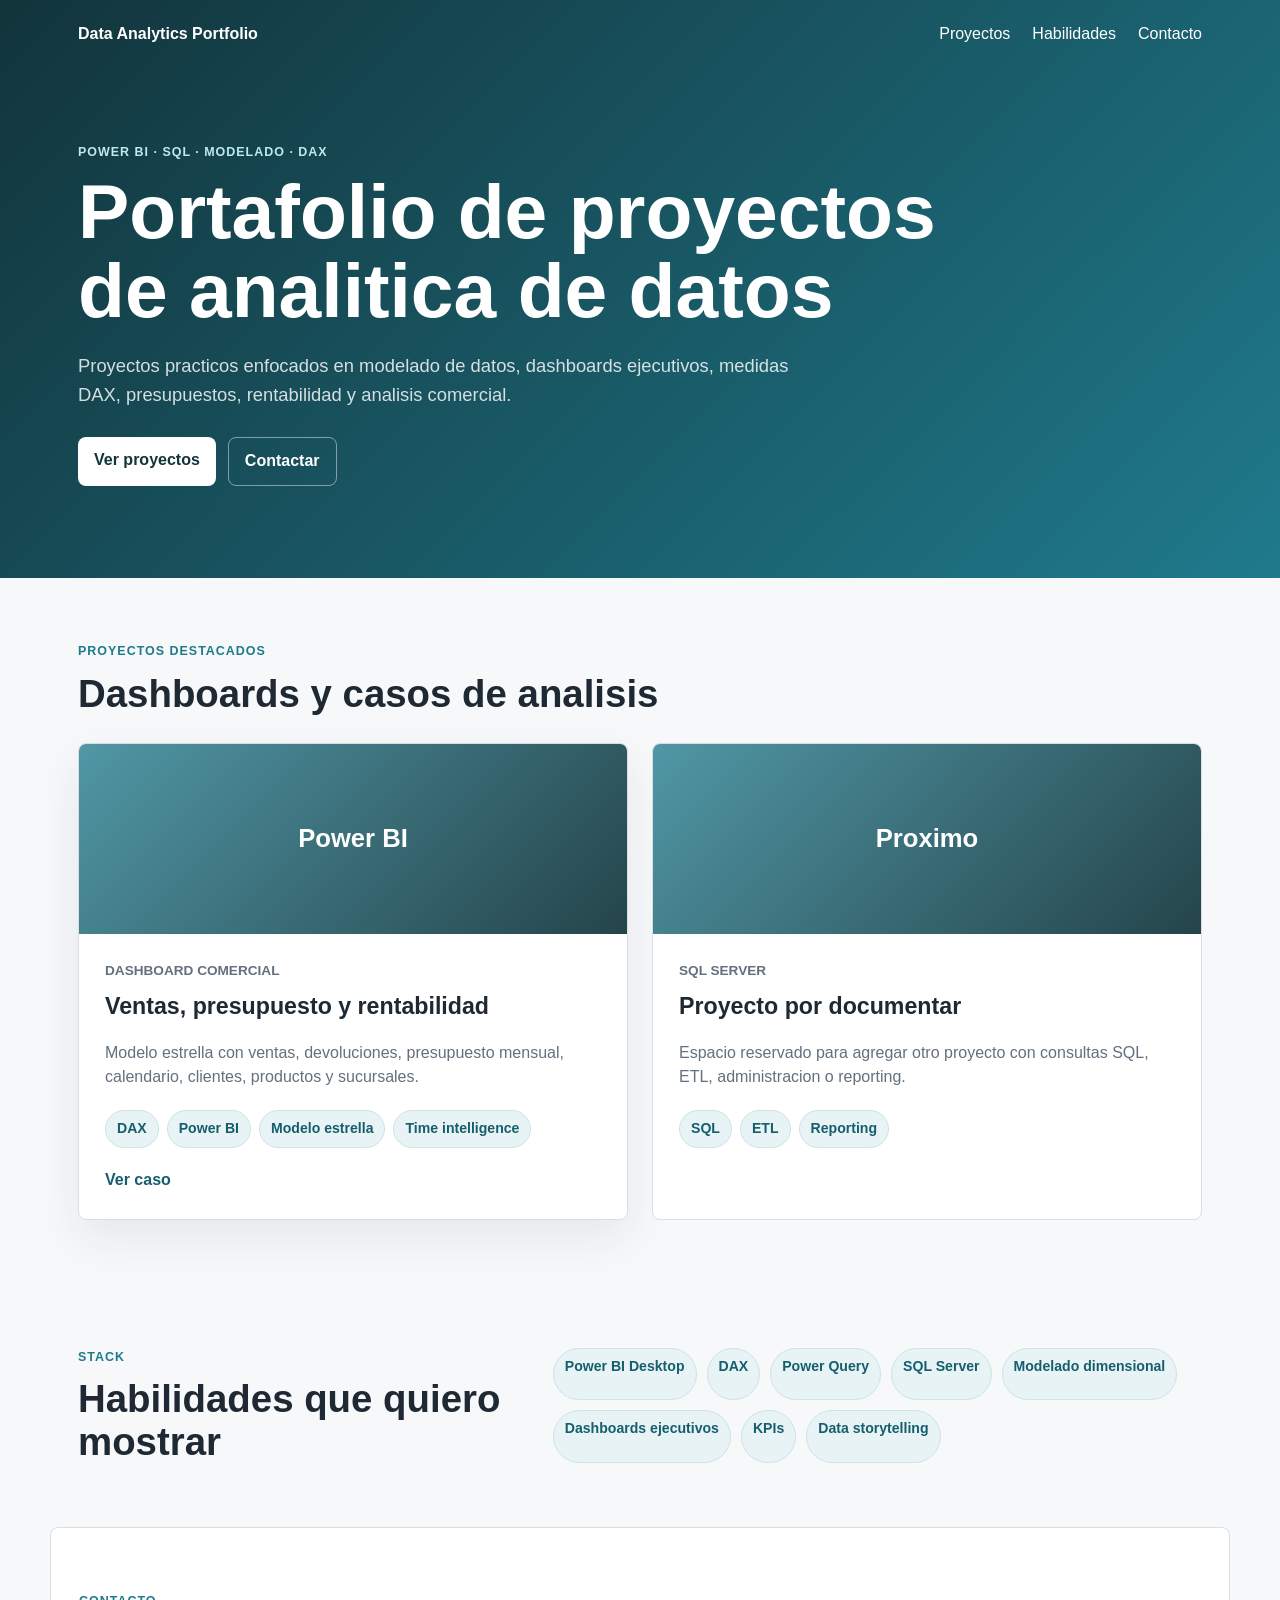
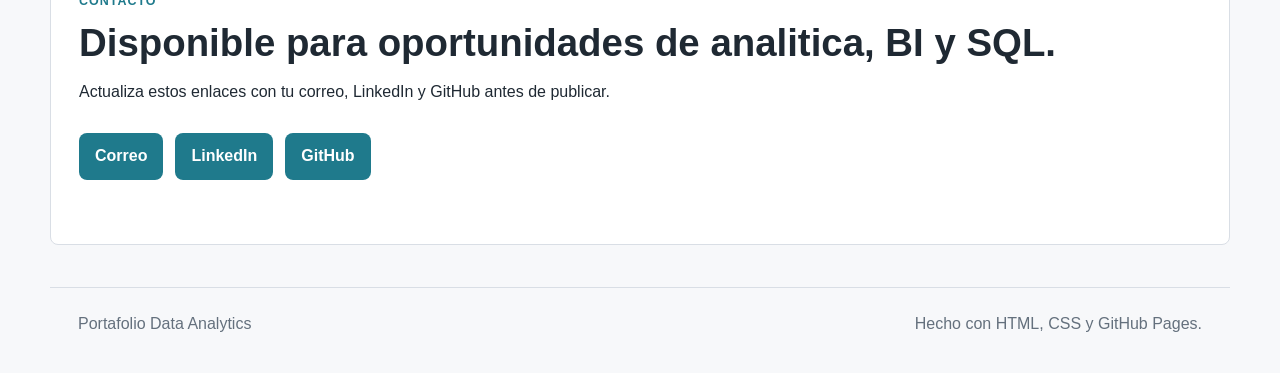
==== index.html @ 2061a9a8 "Add files via upload Initial portfolio website" ====
<!doctype html>
<html lang="es">
  <head>
    <meta charset="utf-8">
    <meta name="viewport" content="width=device-width, initial-scale=1">
    <title>Portafolio Data Analytics</title>
    <link rel="stylesheet" href="styles.css">
  </head>
  <body>
    <header class="site-header">
      <nav class="nav">
        <a class="brand" href="index.html">Data Analytics Portfolio</a>
        <div class="nav-links">
          <a href="#proyectos">Proyectos</a>
          <a href="#habilidades">Habilidades</a>
          <a href="#contacto">Contacto</a>
        </div>
      </nav>
      <section class="hero">
        <p class="eyebrow">Power BI · SQL · Modelado · DAX</p>
        <h1>Portafolio de proyectos de analitica de datos</h1>
        <p class="hero-copy">
          Proyectos practicos enfocados en modelado de datos, dashboards ejecutivos,
          medidas DAX, presupuestos, rentabilidad y analisis comercial.
        </p>
        <div class="hero-actions">
          <a class="button primary" href="#proyectos">Ver proyectos</a>
          <a class="button secondary" href="mailto:tu_correo@example.com">Contactar</a>
        </div>
      </section>
    </header>

    <main>
      <section class="section" id="proyectos">
        <div class="section-heading">
          <p class="eyebrow">Proyectos destacados</p>
          <h2>Dashboards y casos de analisis</h2>
        </div>

        <div class="project-grid">
          <article class="project-card">
            <div class="project-preview">
              <span>Power BI</span>
            </div>
            <div class="project-content">
              <p class="project-type">Dashboard comercial</p>
              <h3>Ventas, presupuesto y rentabilidad</h3>
              <p>
                Modelo estrella con ventas, devoluciones, presupuesto mensual,
                calendario, clientes, productos y sucursales.
              </p>
              <ul class="tag-list">
                <li>DAX</li>
                <li>Power BI</li>
                <li>Modelo estrella</li>
                <li>Time intelligence</li>
              </ul>
              <a class="text-link" href="projects/powerbi-dax-modelado.html">Ver caso</a>
            </div>
          </article>

          <article class="project-card muted">
            <div class="project-preview">
              <span>Proximo</span>
            </div>
            <div class="project-content">
              <p class="project-type">SQL Server</p>
              <h3>Proyecto por documentar</h3>
              <p>
                Espacio reservado para agregar otro proyecto con consultas SQL,
                ETL, administracion o reporting.
              </p>
              <ul class="tag-list">
                <li>SQL</li>
                <li>ETL</li>
                <li>Reporting</li>
              </ul>
            </div>
          </article>
        </div>
      </section>

      <section class="section split" id="habilidades">
        <div>
          <p class="eyebrow">Stack</p>
          <h2>Habilidades que quiero mostrar</h2>
        </div>
        <div class="skills">
          <span>Power BI Desktop</span>
          <span>DAX</span>
          <span>Power Query</span>
          <span>SQL Server</span>
          <span>Modelado dimensional</span>
          <span>Dashboards ejecutivos</span>
          <span>KPIs</span>
          <span>Data storytelling</span>
        </div>
      </section>

      <section class="section contact" id="contacto">
        <p class="eyebrow">Contacto</p>
        <h2>Disponible para oportunidades de analitica, BI y SQL.</h2>
        <p>
          Actualiza estos enlaces con tu correo, LinkedIn y GitHub antes de publicar.
        </p>
        <div class="contact-links">
          <a href="mailto:rortizgdba@outlook.es">Correo</a>
          <a href="https://www.linkedin.com/in/ricardo-ortiz-dbagdl/" target="_blank" rel="noreferrer">LinkedIn</a>
          <a href="https://github.com/rortizDBA" target="_blank" rel="noreferrer">GitHub</a>
        </div>
      </section>
    </main>

    <footer class="footer">
      <span>Portafolio Data Analytics</span>
      <span>Hecho con HTML, CSS y GitHub Pages.</span>
    </footer>
  </body>
</html>
---- styles.css ----
:root {
  --bg: #f7f8fa;
  --panel: #ffffff;
  --ink: #1f2933;
  --muted: #64707d;
  --line: #d9dee5;
  --accent: #1f7a8c;
  --accent-dark: #155e6d;
  --soft: #e8f3f5;
  --shadow: 0 18px 45px rgba(31, 41, 51, 0.08);
}

* {
  box-sizing: border-box;
}

body {
  margin: 0;
  background: var(--bg);
  color: var(--ink);
  font-family: "Segoe UI", Arial, sans-serif;
  line-height: 1.55;
}

a {
  color: inherit;
}

.site-header {
  background: linear-gradient(135deg, #12343b 0%, #1f7a8c 100%);
  color: #fff;
}

.site-header.compact {
  background: #12343b;
}

.nav {
  align-items: center;
  display: flex;
  justify-content: space-between;
  margin: 0 auto;
  max-width: 1180px;
  padding: 22px 28px;
}

.brand {
  font-weight: 700;
  text-decoration: none;
}

.nav-links {
  display: flex;
  gap: 22px;
}

.nav-links a,
.footer a {
  text-decoration: none;
}

.nav-links a:hover,
.footer a:hover,
.text-link:hover {
  text-decoration: underline;
}

.hero,
.case-hero {
  margin: 0 auto;
  max-width: 1180px;
  padding: 74px 28px 92px;
}

.hero h1,
.case-hero h1 {
  font-size: clamp(2.4rem, 6vw, 4.8rem);
  line-height: 1.03;
  margin: 0 0 22px;
  max-width: 920px;
}

.hero-copy,
.case-hero p {
  color: rgba(255, 255, 255, 0.82);
  font-size: 1.15rem;
  max-width: 720px;
}

.case-hero {
  background: var(--panel);
  color: var(--ink);
  margin-top: 40px;
  padding-bottom: 58px;
}

.case-hero p {
  color: var(--muted);
}

.eyebrow {
  color: var(--accent);
  font-size: 0.78rem;
  font-weight: 800;
  letter-spacing: 0.08em;
  margin: 0 0 10px;
  text-transform: uppercase;
}

.site-header .eyebrow {
  color: #bfe9ef;
}

.hero-actions,
.contact-links,
.case-meta {
  display: flex;
  flex-wrap: wrap;
  gap: 12px;
  margin-top: 28px;
}

.button,
.contact-links a,
.case-meta span {
  border-radius: 8px;
  display: inline-flex;
  font-weight: 700;
  padding: 11px 16px;
  text-decoration: none;
}

.button.primary {
  background: #fff;
  color: #12343b;
}

.button.secondary {
  border: 1px solid rgba(255, 255, 255, 0.45);
  color: #fff;
}

.section,
.case-study {
  margin: 0 auto;
  max-width: 1180px;
}

.section {
  padding: 64px 28px;
}

.section-heading {
  margin-bottom: 28px;
}

.section h2 {
  font-size: clamp(1.7rem, 3vw, 2.45rem);
  line-height: 1.12;
  margin: 0;
}

.project-grid {
  display: grid;
  gap: 24px;
  grid-template-columns: repeat(2, minmax(0, 1fr));
}

.project-card {
  background: var(--panel);
  border: 1px solid var(--line);
  border-radius: 8px;
  box-shadow: var(--shadow);
  overflow: hidden;
}

.project-card.muted {
  box-shadow: none;
}

.project-preview {
  align-items: center;
  background:
    linear-gradient(135deg, rgba(31, 122, 140, 0.78), rgba(18, 52, 59, 0.92)),
    repeating-linear-gradient(90deg, transparent 0 38px, rgba(255, 255, 255, 0.15) 38px 39px);
  color: #fff;
  display: flex;
  font-size: 1.6rem;
  font-weight: 800;
  height: 190px;
  justify-content: center;
}

.project-content {
  padding: 26px;
}

.project-type {
  color: var(--accent);
  font-size: 0.85rem;
  font-weight: 800;
  margin: 0 0 8px;
  text-transform: uppercase;
}

.project-content h3 {
  font-size: 1.45rem;
  margin: 0 0 10px;
}

.project-content p,
.wide-text,
.content-list {
  color: var(--muted);
}

.tag-list,
.skills,
.content-list ul {
  list-style: none;
  margin: 0;
  padding: 0;
}

.tag-list {
  display: flex;
  flex-wrap: wrap;
  gap: 8px;
  margin: 20px 0;
}

.tag-list li,
.skills span {
  background: var(--soft);
  border: 1px solid #cce3e8;
  border-radius: 999px;
  color: var(--accent-dark);
  font-size: 0.88rem;
  font-weight: 700;
  padding: 7px 11px;
}

.text-link {
  color: var(--accent-dark);
  font-weight: 800;
  text-decoration: none;
}

.split {
  display: grid;
  gap: 42px;
  grid-template-columns: 0.8fr 1.2fr;
}

.skills {
  display: flex;
  flex-wrap: wrap;
  gap: 10px;
}

.contact {
  background: var(--panel);
  border: 1px solid var(--line);
  border-radius: 8px;
  margin-bottom: 42px;
}

.contact-links a {
  background: var(--accent);
  color: #fff;
}

.footer {
  align-items: center;
  border-top: 1px solid var(--line);
  color: var(--muted);
  display: flex;
  justify-content: space-between;
  margin: 0 auto;
  max-width: 1180px;
  padding: 24px 28px 36px;
}

.case-study {
  padding: 0 0 34px;
}

.case-meta span {
  background: var(--soft);
  color: var(--accent-dark);
}

.screenshot-grid {
  display: grid;
  gap: 18px;
  grid-template-columns: repeat(4, minmax(0, 1fr));
}

.screenshot-placeholder {
  background: var(--panel);
  border: 1px solid var(--line);
  border-radius: 8px;
  margin: 0;
  min-height: 220px;
  padding: 18px;
}

.screenshot-placeholder span {
  align-items: center;
  background: linear-gradient(135deg, #dceff3, #ffffff);
  border: 1px solid #cce3e8;
  border-radius: 6px;
  color: var(--accent-dark);
  display: flex;
  font-size: 1.2rem;
  font-weight: 800;
  height: 130px;
  justify-content: center;
  margin-bottom: 14px;
}

.screenshot-placeholder figcaption {
  color: var(--muted);
  font-size: 0.94rem;
}

.content-list li {
  border-bottom: 1px solid var(--line);
  padding: 12px 0;
}

.code-grid {
  display: grid;
  gap: 18px;
  grid-template-columns: repeat(2, minmax(0, 1fr));
}

pre {
  background: #101820;
  border-radius: 8px;
  color: #d8f3dc;
  margin: 0;
  overflow: auto;
  padding: 18px;
}

code {
  font-family: Consolas, "Courier New", monospace;
  font-size: 0.92rem;
}

@media (max-width: 850px) {
  .nav,
  .footer,
  .split {
    display: block;
  }

  .nav-links {
    margin-top: 16px;
  }

  .project-grid,
  .screenshot-grid,
  .code-grid {
    grid-template-columns: 1fr;
  }

  .hero,
  .case-hero,
  .section {
    padding-left: 20px;
    padding-right: 20px;
  }

  .footer span {
    display: block;
    margin-top: 8px;
  }
}

.screenshot-card {
  background: var(--panel);
  border: 1px solid var(--line);
  border-radius: 8px;
  margin: 0;
  overflow: hidden;
}

.screenshot-card img {
  display: block;
  width: 100%;
  height: auto;
}

.screenshot-card figcaption {
  color: var(--muted);
  font-size: 0.94rem;
  padding: 14px 16px 16px;
}
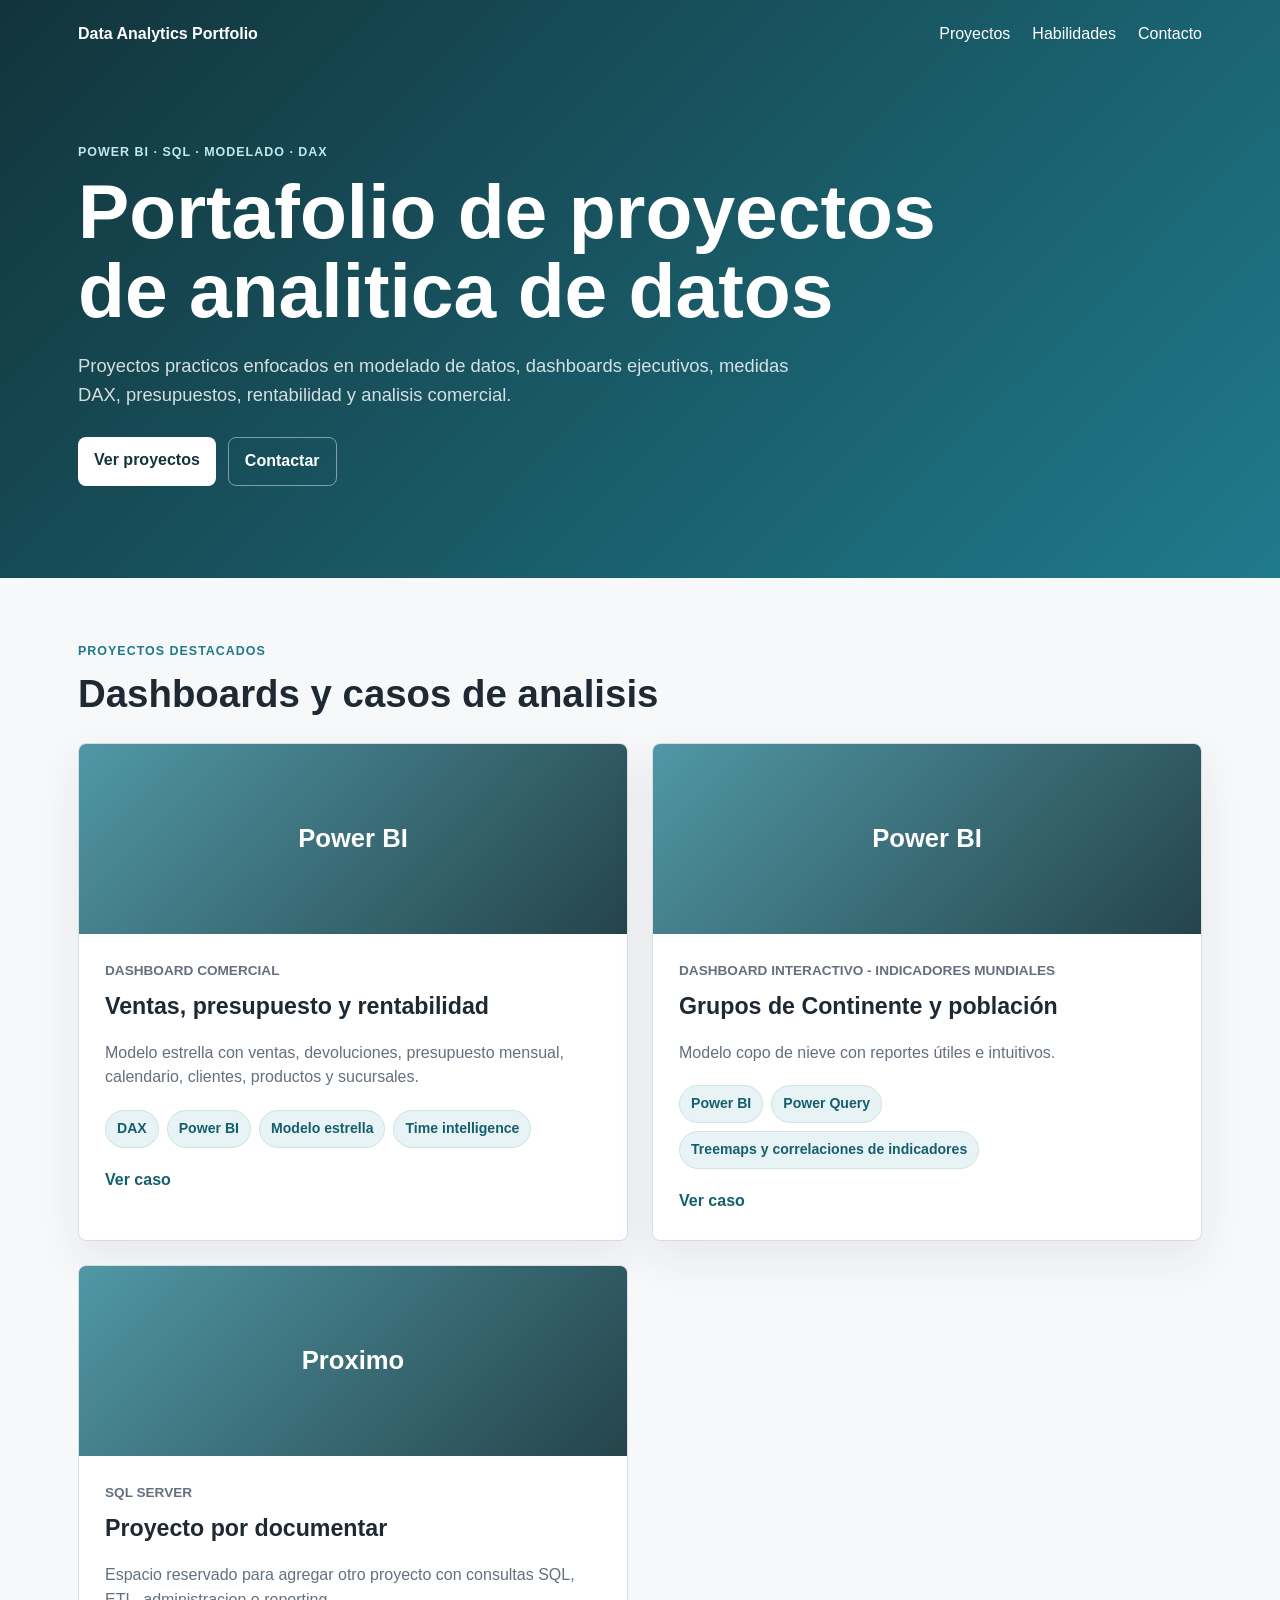
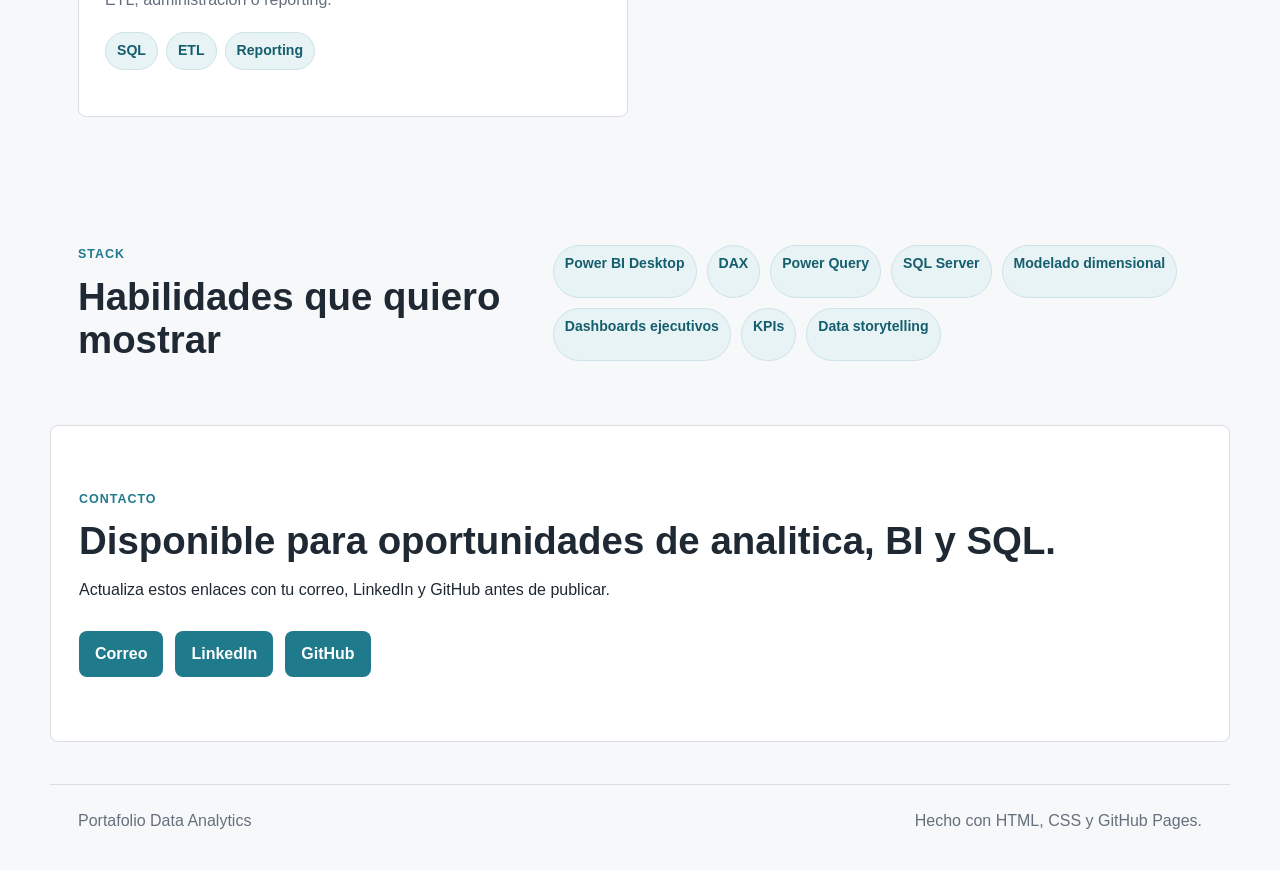
==== commit fba4bd7a: "Add files via upload se agrega 2do proyecto. se modifica index y se agrega nuevo html" ====
--- a/index.html
+++ b/index.html
@@ -56,6 +56,25 @@
                 <li>Time intelligence</li>
               </ul>
               <a class="text-link" href="projects/powerbi-dax-modelado.html">Ver caso</a>
+            </div>
+          </article>
+		  
+		  <article class="project-card">
+            <div class="project-preview">
+              <span>Power BI</span>
+            </div>
+            <div class="project-content">
+              <p class="project-type">Dashboard Interactivo - Indicadores Mundiales</p>
+              <h3>Grupos de Continente y población</h3>
+              <p>
+                Modelo copo de nieve con reportes útiles e intuitivos.
+              </p>
+              <ul class="tag-list">
+                <li>Power BI</li>
+                <li>Power Query</li>
+				<li>Treemaps y correlaciones de indicadores</li>
+              </ul>
+              <a class="text-link" href="projects/powerbi-indicadores-mundiales.html">Ver caso</a>
             </div>
           </article>
 
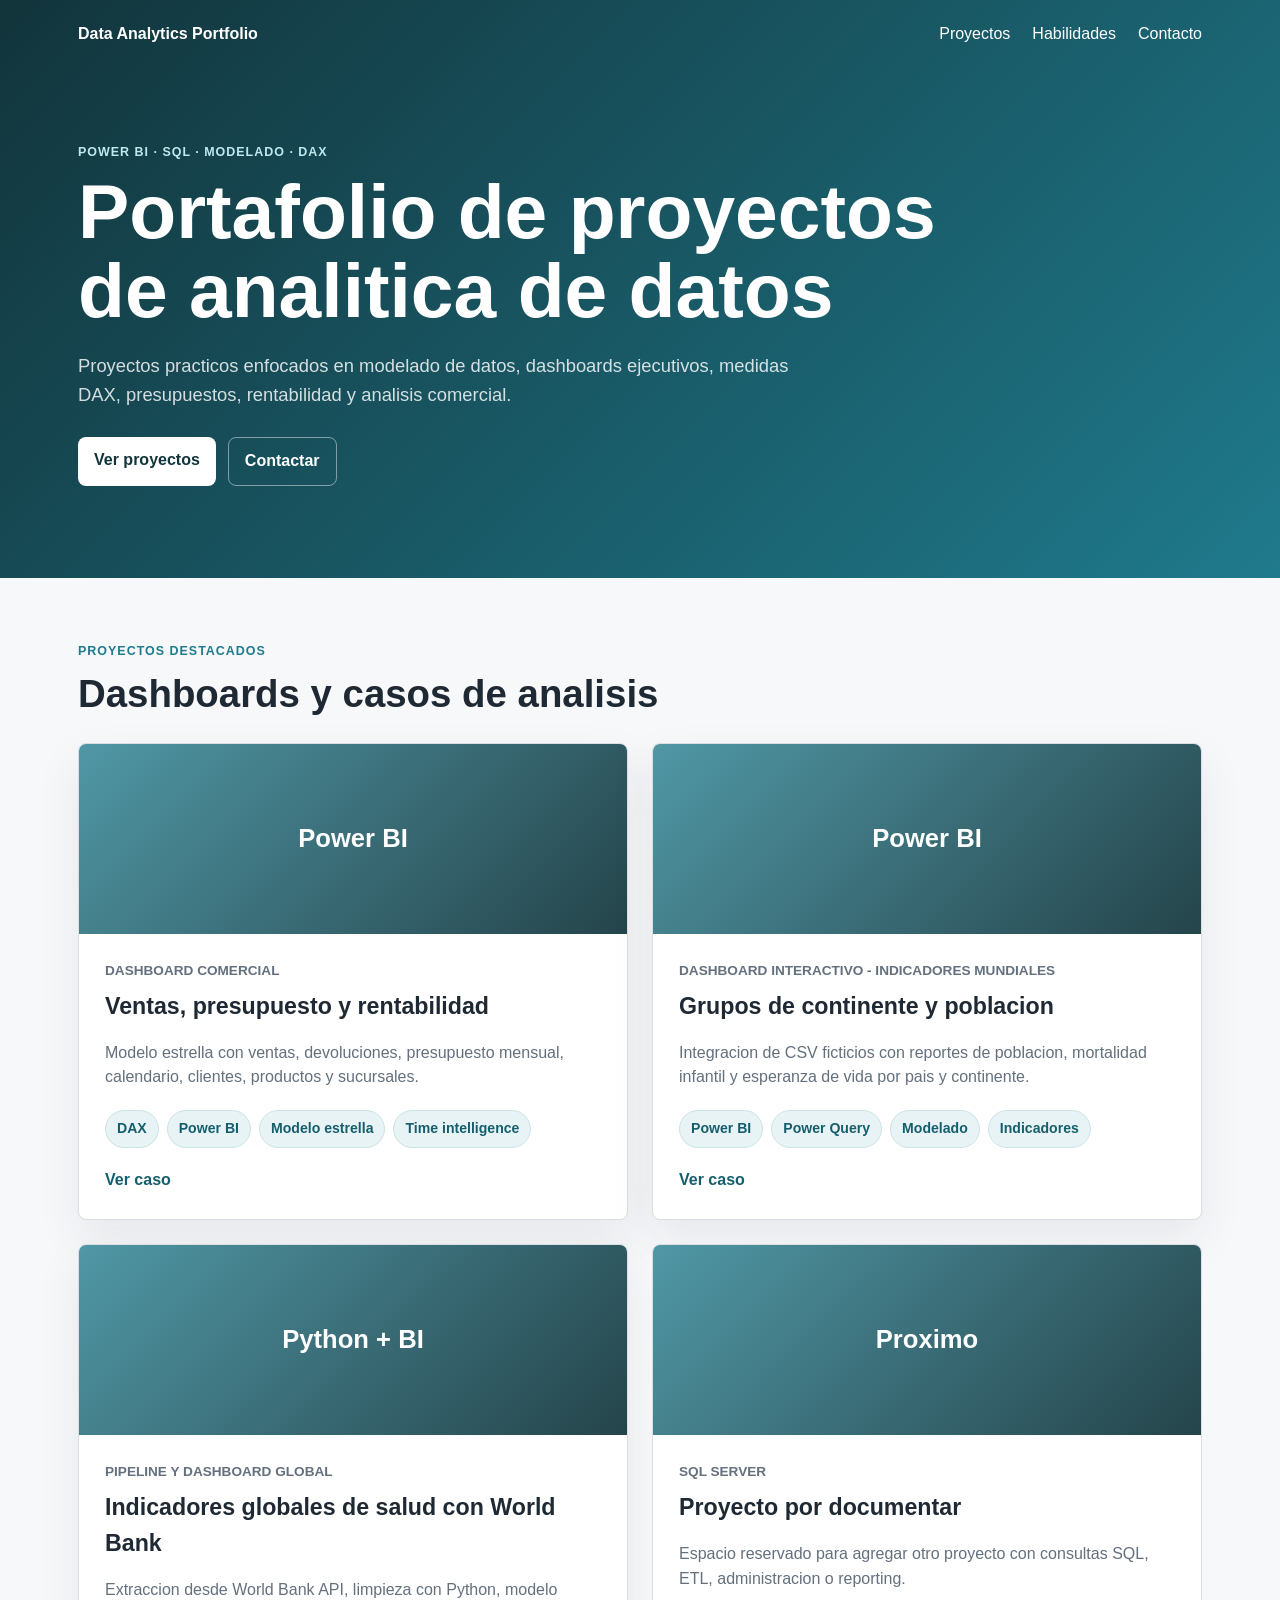
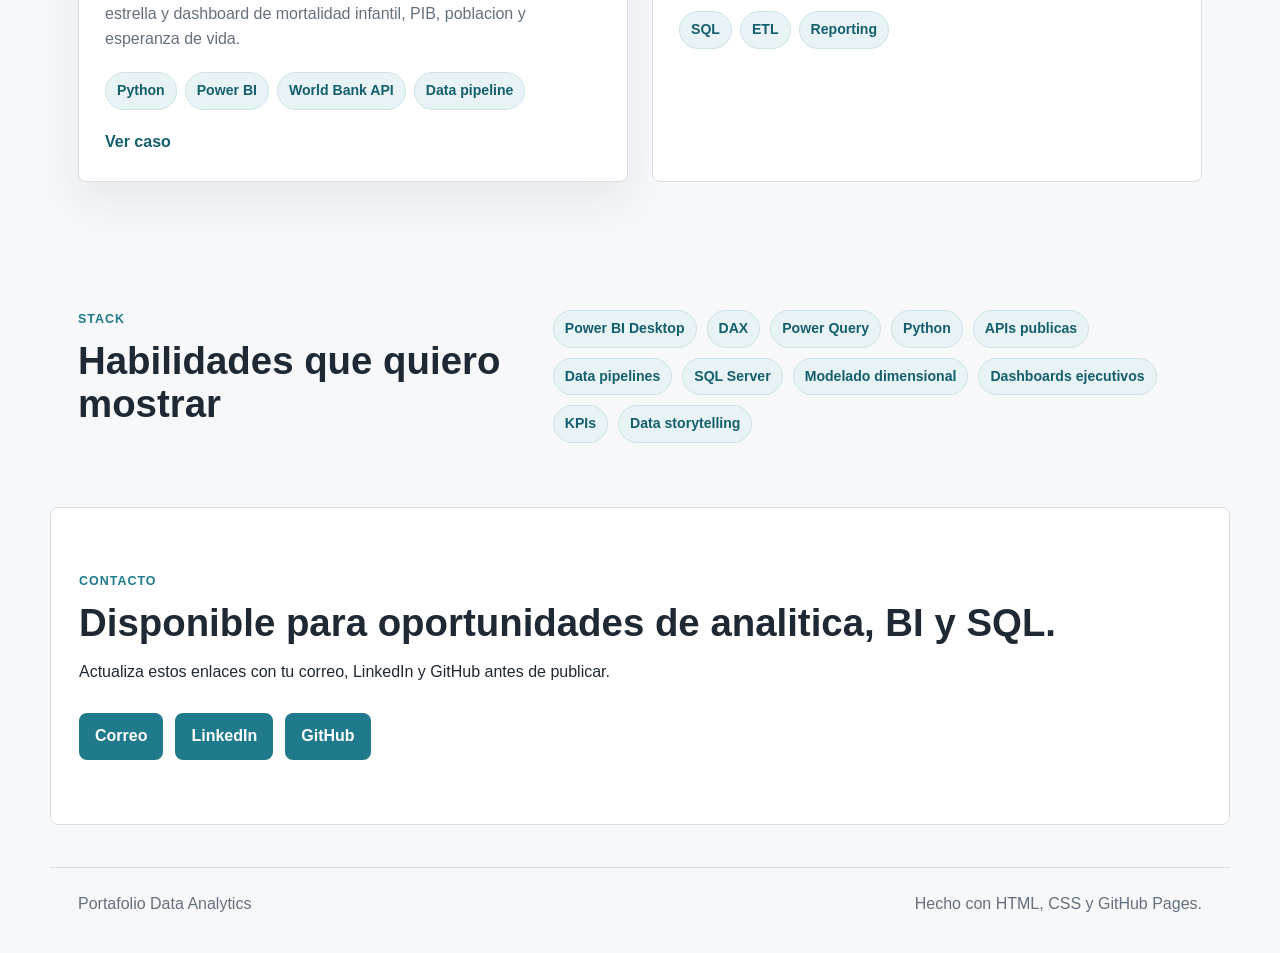
==== commit d66c36d8: "Add files via upload se agrega proyecto Indicadores globales de salud y desarrollo" ====
--- a/index.html
+++ b/index.html
@@ -59,22 +59,45 @@
             </div>
           </article>
 		  
-		  <article class="project-card">
+          <article class="project-card">
             <div class="project-preview">
               <span>Power BI</span>
             </div>
             <div class="project-content">
-              <p class="project-type">Dashboard Interactivo - Indicadores Mundiales</p>
-              <h3>Grupos de Continente y población</h3>
+              <p class="project-type">Dashboard interactivo - indicadores mundiales</p>
+              <h3>Grupos de continente y poblacion</h3>
               <p>
-                Modelo copo de nieve con reportes útiles e intuitivos.
+                Integracion de CSV ficticios con reportes de poblacion,
+                mortalidad infantil y esperanza de vida por pais y continente.
               </p>
               <ul class="tag-list">
                 <li>Power BI</li>
                 <li>Power Query</li>
-				<li>Treemaps y correlaciones de indicadores</li>
+                <li>Modelado</li>
+                <li>Indicadores</li>
               </ul>
               <a class="text-link" href="projects/powerbi-indicadores-mundiales.html">Ver caso</a>
+            </div>
+          </article>
+
+          <article class="project-card">
+            <div class="project-preview">
+              <span>Python + BI</span>
+            </div>
+            <div class="project-content">
+              <p class="project-type">Pipeline y dashboard global</p>
+              <h3>Indicadores globales de salud con World Bank</h3>
+              <p>
+                Extraccion desde World Bank API, limpieza con Python, modelo estrella
+                y dashboard de mortalidad infantil, PIB, poblacion y esperanza de vida.
+              </p>
+              <ul class="tag-list">
+                <li>Python</li>
+                <li>Power BI</li>
+                <li>World Bank API</li>
+                <li>Data pipeline</li>
+              </ul>
+              <a class="text-link" href="projects/python-worldbank-health.html">Ver caso</a>
             </div>
           </article>
 
@@ -108,6 +131,9 @@
           <span>Power BI Desktop</span>
           <span>DAX</span>
           <span>Power Query</span>
+          <span>Python</span>
+          <span>APIs publicas</span>
+          <span>Data pipelines</span>
           <span>SQL Server</span>
           <span>Modelado dimensional</span>
           <span>Dashboards ejecutivos</span>
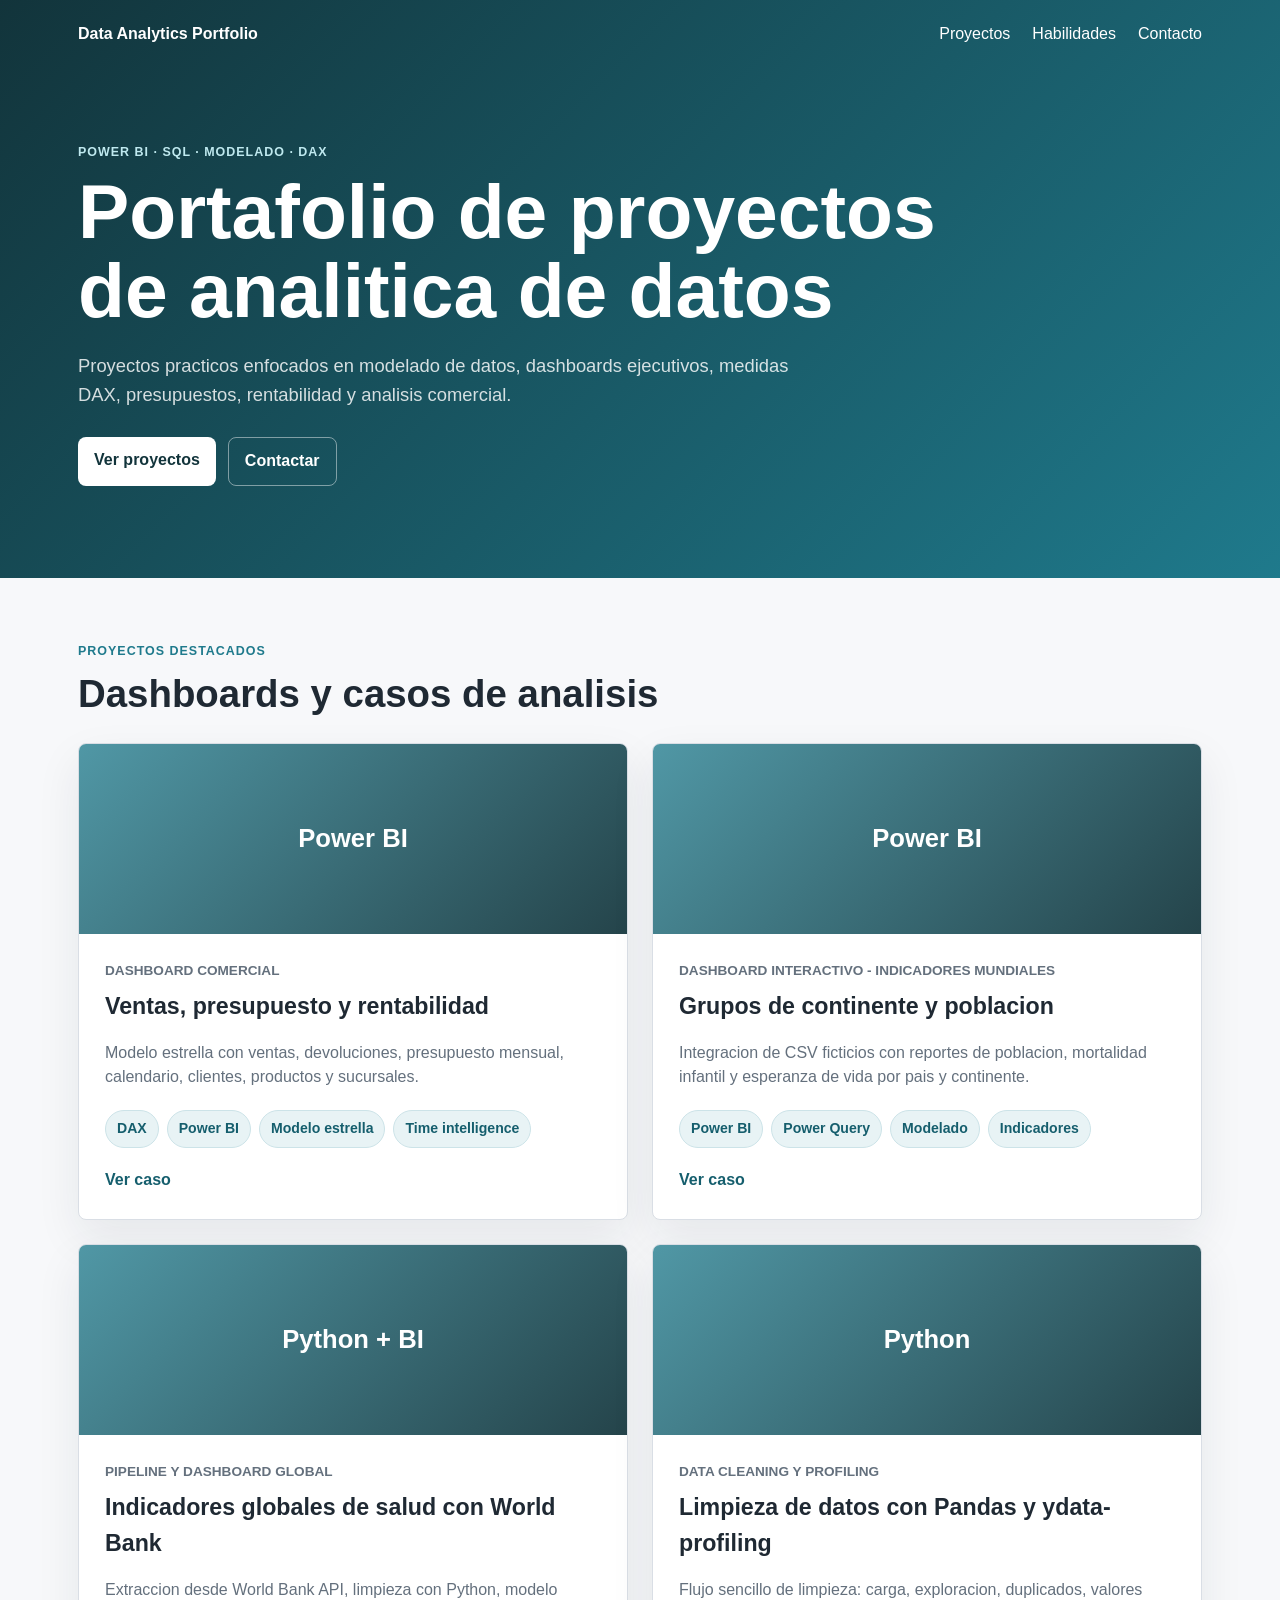
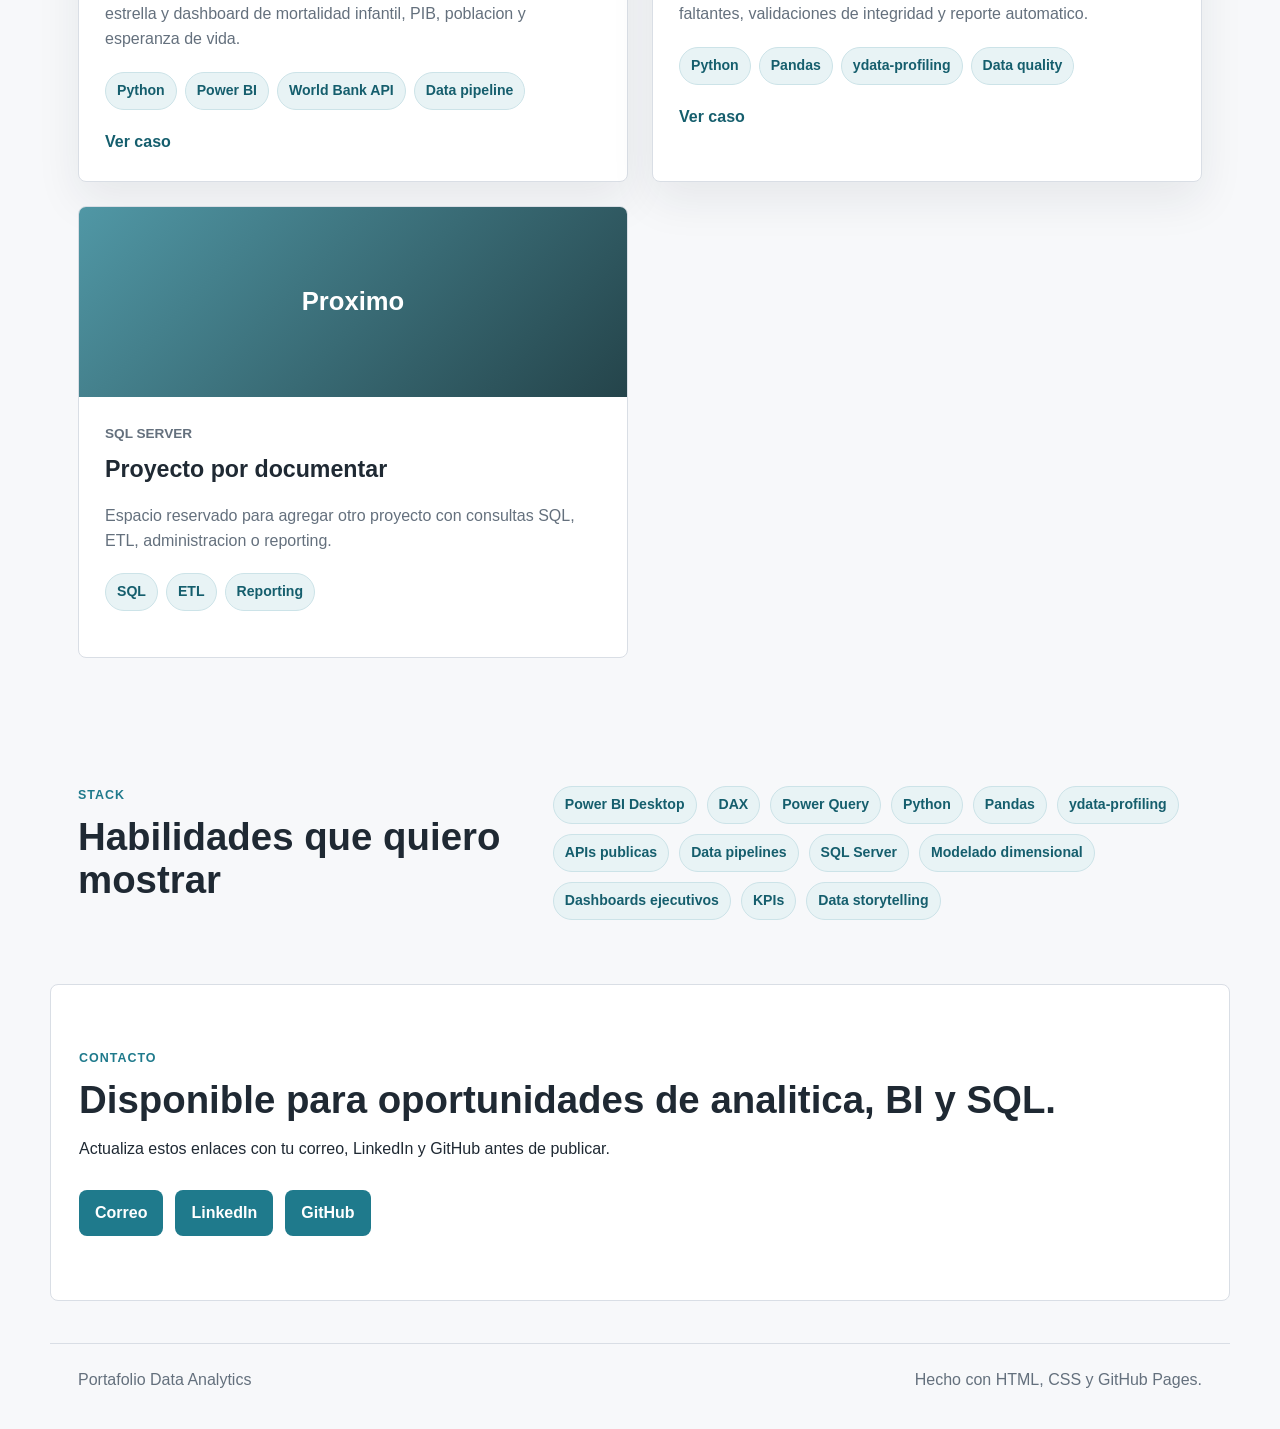
==== commit 5f40969b: "Add files via upload Add Python data cleaning portfolio project" ====
--- a/index.html
+++ b/index.html
@@ -101,6 +101,27 @@
             </div>
           </article>
 
+          <article class="project-card">
+            <div class="project-preview">
+              <span>Python</span>
+            </div>
+            <div class="project-content">
+              <p class="project-type">Data cleaning y profiling</p>
+              <h3>Limpieza de datos con Pandas y ydata-profiling</h3>
+              <p>
+                Flujo sencillo de limpieza: carga, exploracion, duplicados,
+                valores faltantes, validaciones de integridad y reporte automatico.
+              </p>
+              <ul class="tag-list">
+                <li>Python</li>
+                <li>Pandas</li>
+                <li>ydata-profiling</li>
+                <li>Data quality</li>
+              </ul>
+              <a class="text-link" href="projects/python-data-cleaning-ydata.html">Ver caso</a>
+            </div>
+          </article>
+
           <article class="project-card muted">
             <div class="project-preview">
               <span>Proximo</span>
@@ -132,6 +153,8 @@
           <span>DAX</span>
           <span>Power Query</span>
           <span>Python</span>
+          <span>Pandas</span>
+          <span>ydata-profiling</span>
           <span>APIs publicas</span>
           <span>Data pipelines</span>
           <span>SQL Server</span>
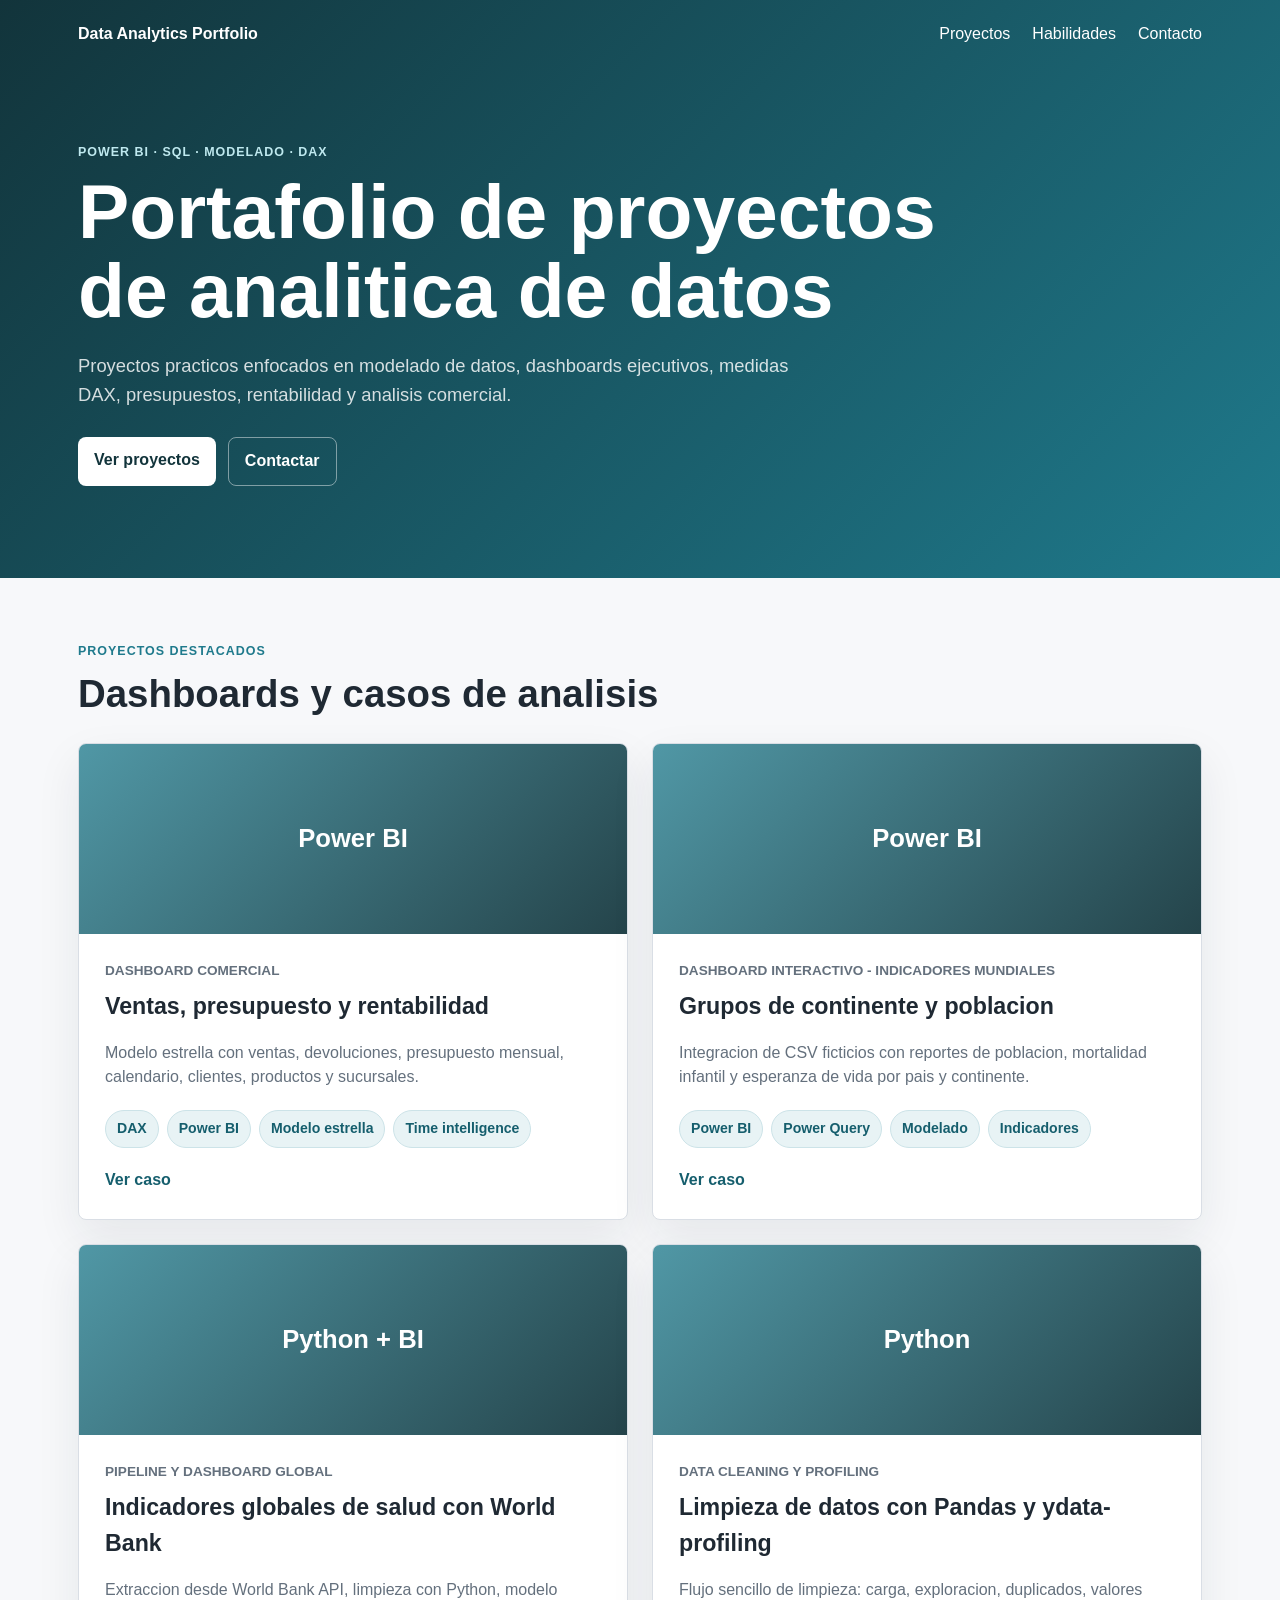
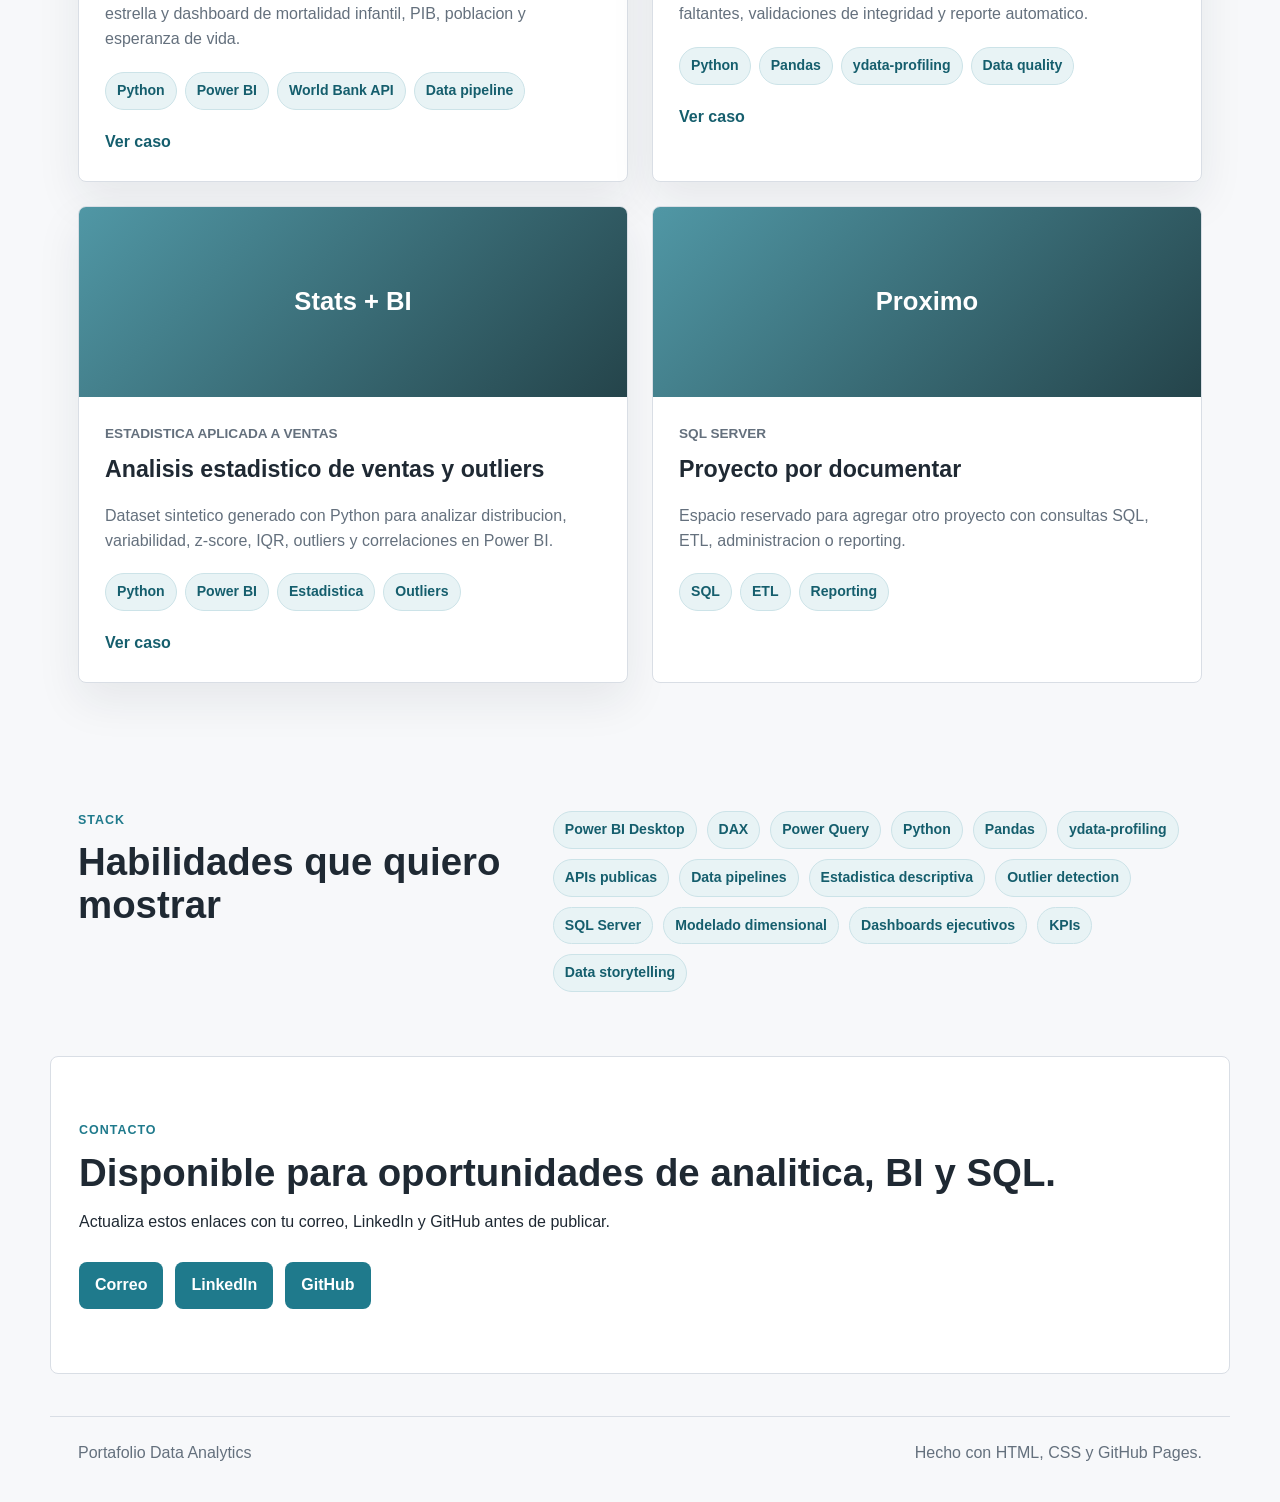
==== commit 532678bd: "Add files via upload se agrega python-sales-statistics-outliers" ====
--- a/index.html
+++ b/index.html
@@ -122,6 +122,27 @@
             </div>
           </article>
 
+          <article class="project-card">
+            <div class="project-preview">
+              <span>Stats + BI</span>
+            </div>
+            <div class="project-content">
+              <p class="project-type">Estadistica aplicada a ventas</p>
+              <h3>Analisis estadistico de ventas y outliers</h3>
+              <p>
+                Dataset sintetico generado con Python para analizar distribucion,
+                variabilidad, z-score, IQR, outliers y correlaciones en Power BI.
+              </p>
+              <ul class="tag-list">
+                <li>Python</li>
+                <li>Power BI</li>
+                <li>Estadistica</li>
+                <li>Outliers</li>
+              </ul>
+              <a class="text-link" href="projects/python-sales-statistics-outliers.html">Ver caso</a>
+            </div>
+          </article>
+
           <article class="project-card muted">
             <div class="project-preview">
               <span>Proximo</span>
@@ -157,6 +178,8 @@
           <span>ydata-profiling</span>
           <span>APIs publicas</span>
           <span>Data pipelines</span>
+          <span>Estadistica descriptiva</span>
+          <span>Outlier detection</span>
           <span>SQL Server</span>
           <span>Modelado dimensional</span>
           <span>Dashboards ejecutivos</span>
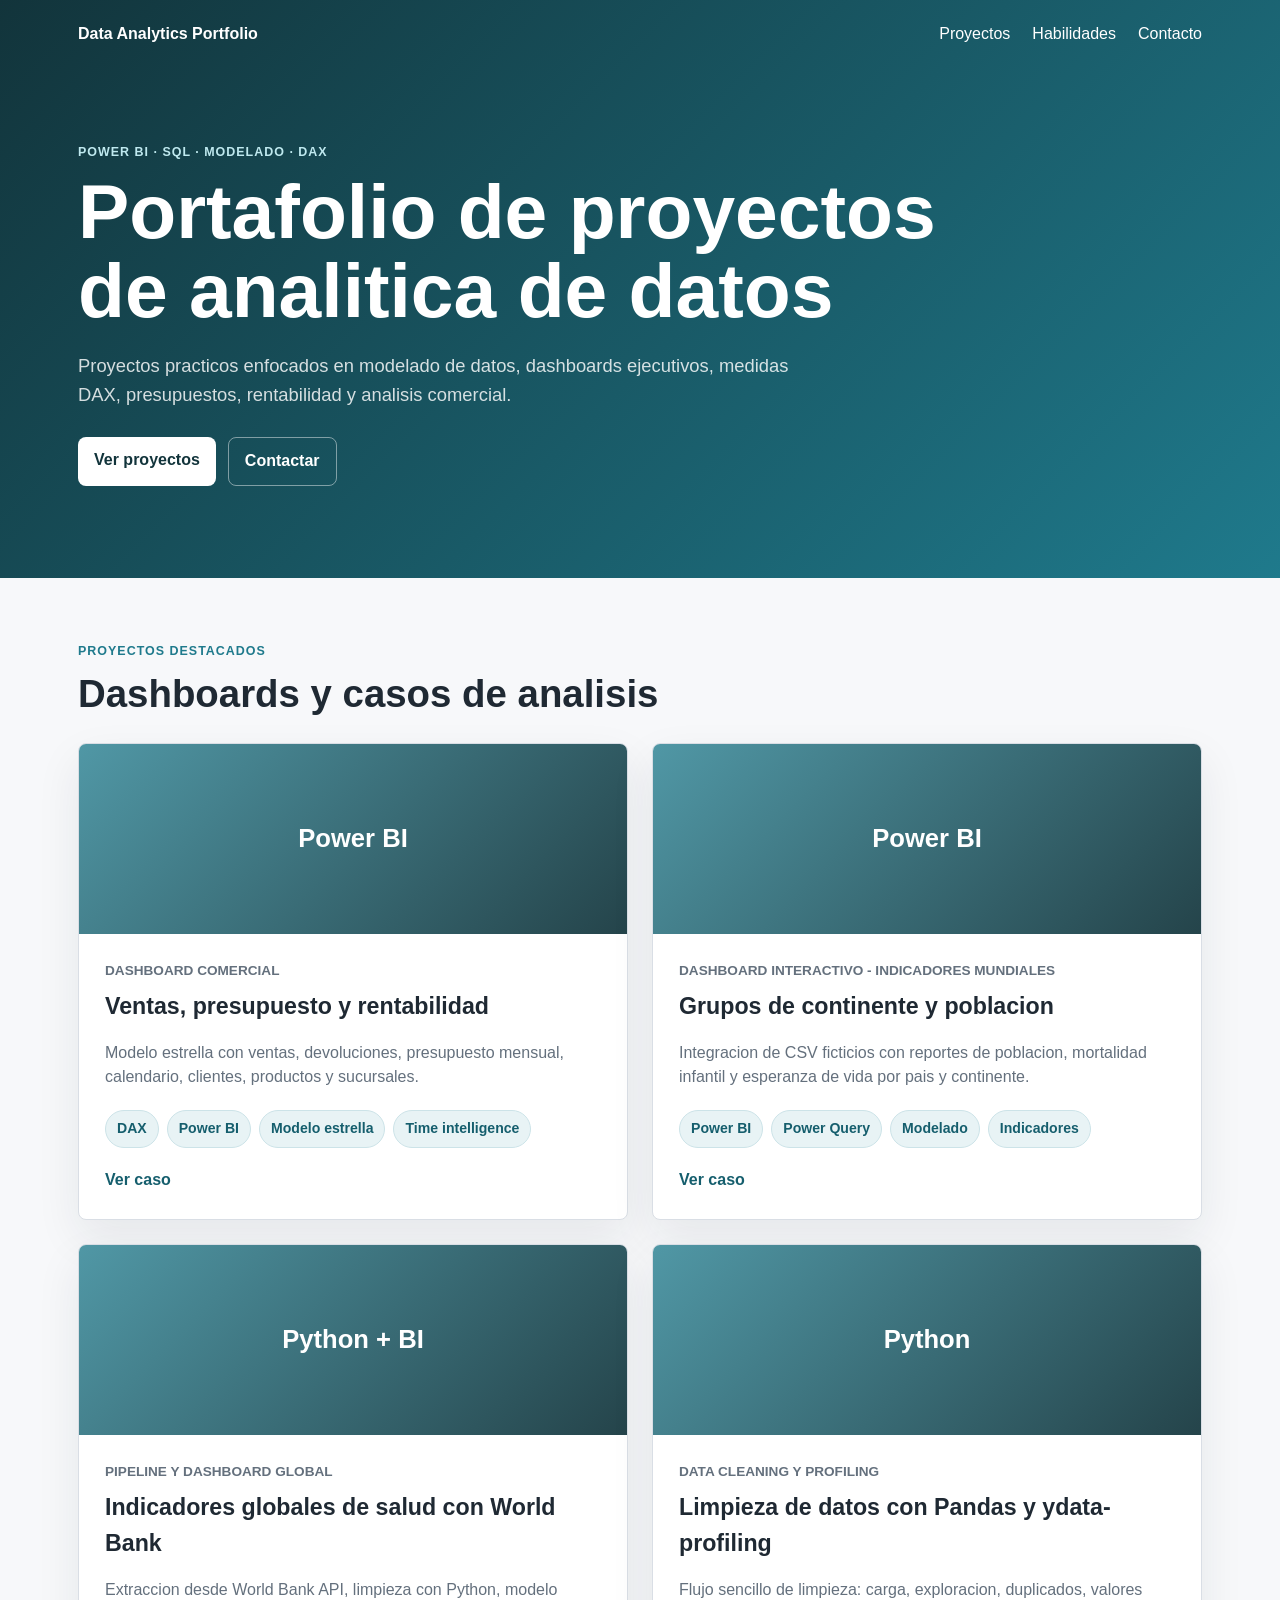
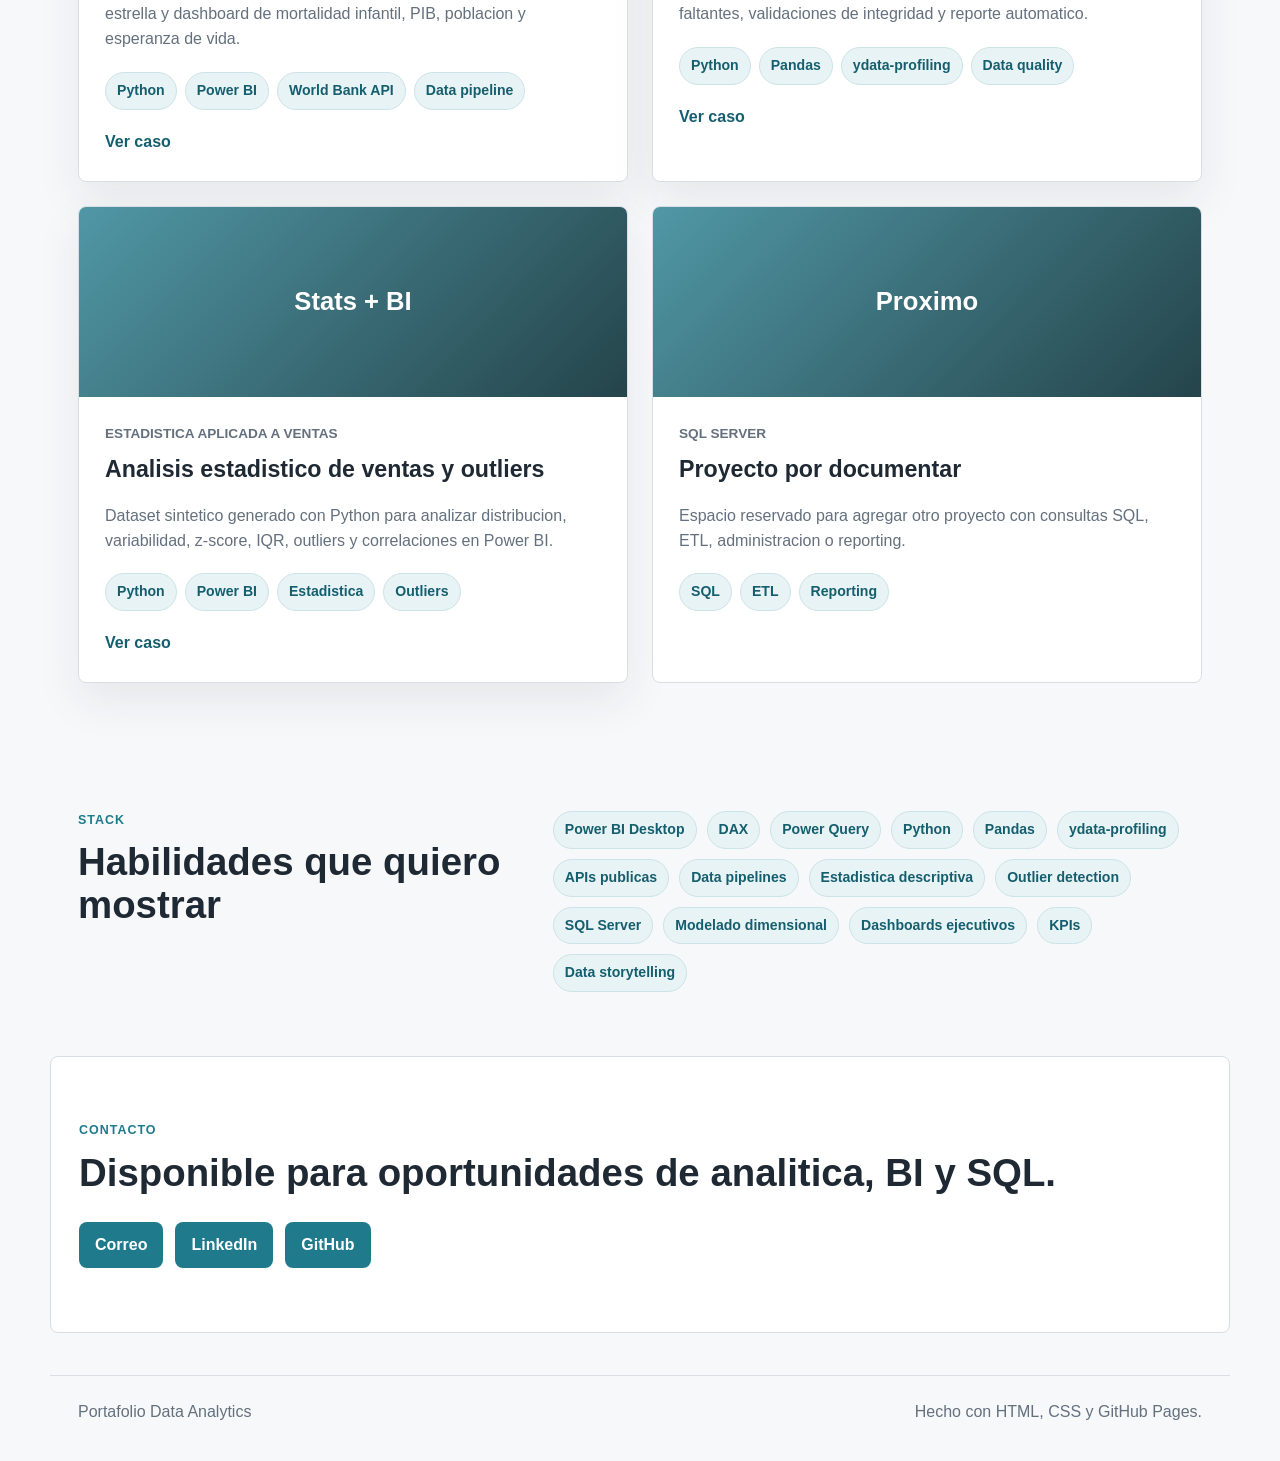
==== commit 0d34d122: "Add files via upload" ====
--- a/index.html
+++ b/index.html
@@ -191,9 +191,6 @@
       <section class="section contact" id="contacto">
         <p class="eyebrow">Contacto</p>
         <h2>Disponible para oportunidades de analitica, BI y SQL.</h2>
-        <p>
-          Actualiza estos enlaces con tu correo, LinkedIn y GitHub antes de publicar.
-        </p>
         <div class="contact-links">
           <a href="mailto:rortizgdba@outlook.es">Correo</a>
           <a href="https://www.linkedin.com/in/ricardo-ortiz-dbagdl/" target="_blank" rel="noreferrer">LinkedIn</a>
